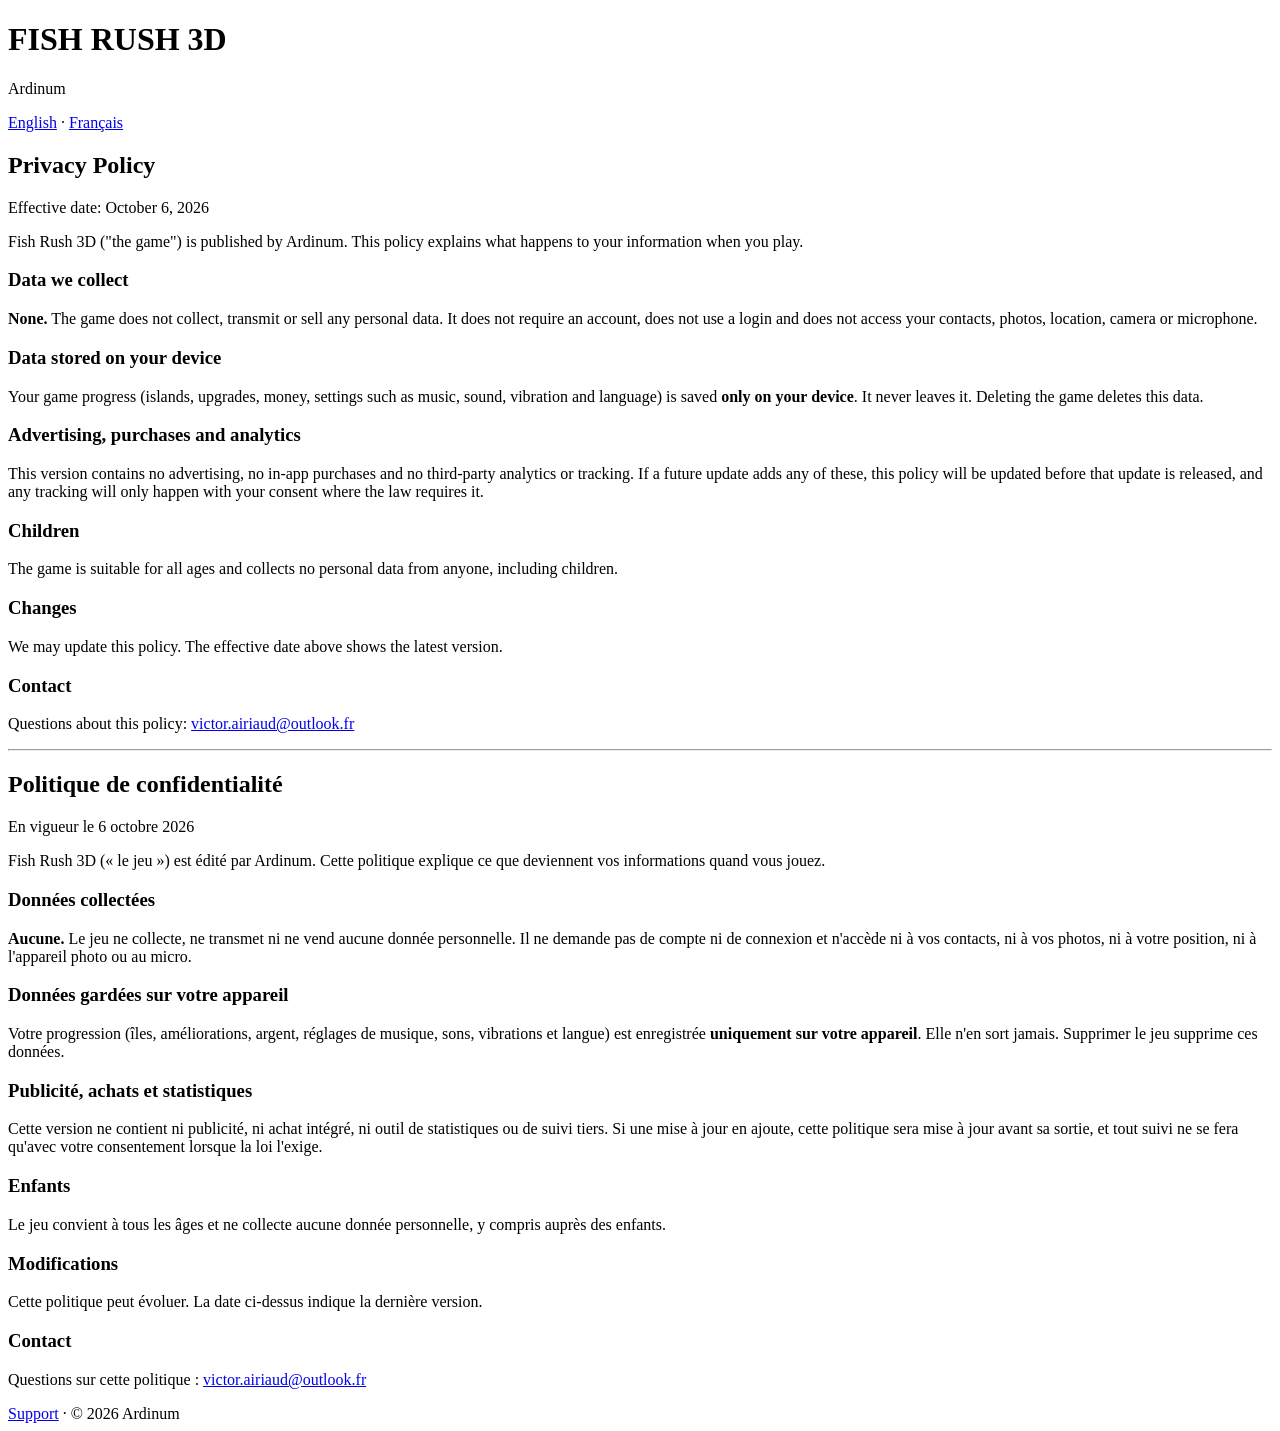
==== privacy.html @ 1375d459 "Fish Rush 3D : privacy.html" ====
<!DOCTYPE html>
<html lang="en">
<head>
<meta charset="UTF-8">
<meta name="viewport" content="width=device-width, initial-scale=1.0">
<title>Fish Rush 3D — Privacy Policy</title>
<link rel="stylesheet" href="style.css">
</head>
<body>
<main class="container">
  <header class="logo">
    <h1>FISH RUSH 3D</h1>
    <p class="sub">Ardinum</p>
  </header>
  <nav class="lang"><a href="#en">English</a> · <a href="#fr">Français</a></nav>

  <section id="en">
    <h2>Privacy Policy</h2>
    <p class="date">Effective date: October 6, 2026</p>
    <p>Fish Rush 3D ("the game") is published by Ardinum. This policy explains what happens to your information when you play.</p>

    <h3>Data we collect</h3>
    <p><strong>None.</strong> The game does not collect, transmit or sell any personal data. It does not require an account, does not use a login and does not access your contacts, photos, location, camera or microphone.</p>

    <h3>Data stored on your device</h3>
    <p>Your game progress (islands, upgrades, money, settings such as music, sound, vibration and language) is saved <strong>only on your device</strong>. It never leaves it. Deleting the game deletes this data.</p>

    <h3>Advertising, purchases and analytics</h3>
    <p>This version contains no advertising, no in-app purchases and no third-party analytics or tracking. If a future update adds any of these, this policy will be updated before that update is released, and any tracking will only happen with your consent where the law requires it.</p>

    <h3>Children</h3>
    <p>The game is suitable for all ages and collects no personal data from anyone, including children.</p>

    <h3>Changes</h3>
    <p>We may update this policy. The effective date above shows the latest version.</p>

    <h3>Contact</h3>
    <p>Questions about this policy: <a href="mailto:victor.airiaud@outlook.fr">victor.airiaud@outlook.fr</a></p>
  </section>

  <hr>

  <section id="fr" lang="fr">
    <h2>Politique de confidentialité</h2>
    <p class="date">En vigueur le 6 octobre 2026</p>
    <p>Fish Rush 3D (« le jeu ») est édité par Ardinum. Cette politique explique ce que deviennent vos informations quand vous jouez.</p>

    <h3>Données collectées</h3>
    <p><strong>Aucune.</strong> Le jeu ne collecte, ne transmet ni ne vend aucune donnée personnelle. Il ne demande pas de compte ni de connexion et n'accède ni à vos contacts, ni à vos photos, ni à votre position, ni à l'appareil photo ou au micro.</p>

    <h3>Données gardées sur votre appareil</h3>
    <p>Votre progression (îles, améliorations, argent, réglages de musique, sons, vibrations et langue) est enregistrée <strong>uniquement sur votre appareil</strong>. Elle n'en sort jamais. Supprimer le jeu supprime ces données.</p>

    <h3>Publicité, achats et statistiques</h3>
    <p>Cette version ne contient ni publicité, ni achat intégré, ni outil de statistiques ou de suivi tiers. Si une mise à jour en ajoute, cette politique sera mise à jour avant sa sortie, et tout suivi ne se fera qu'avec votre consentement lorsque la loi l'exige.</p>

    <h3>Enfants</h3>
    <p>Le jeu convient à tous les âges et ne collecte aucune donnée personnelle, y compris auprès des enfants.</p>

    <h3>Modifications</h3>
    <p>Cette politique peut évoluer. La date ci-dessus indique la dernière version.</p>

    <h3>Contact</h3>
    <p>Questions sur cette politique : <a href="mailto:victor.airiaud@outlook.fr">victor.airiaud@outlook.fr</a></p>
  </section>

  <footer><a href="index.html">Support</a> · © 2026 Ardinum</footer>
</main>
</body>
</html>
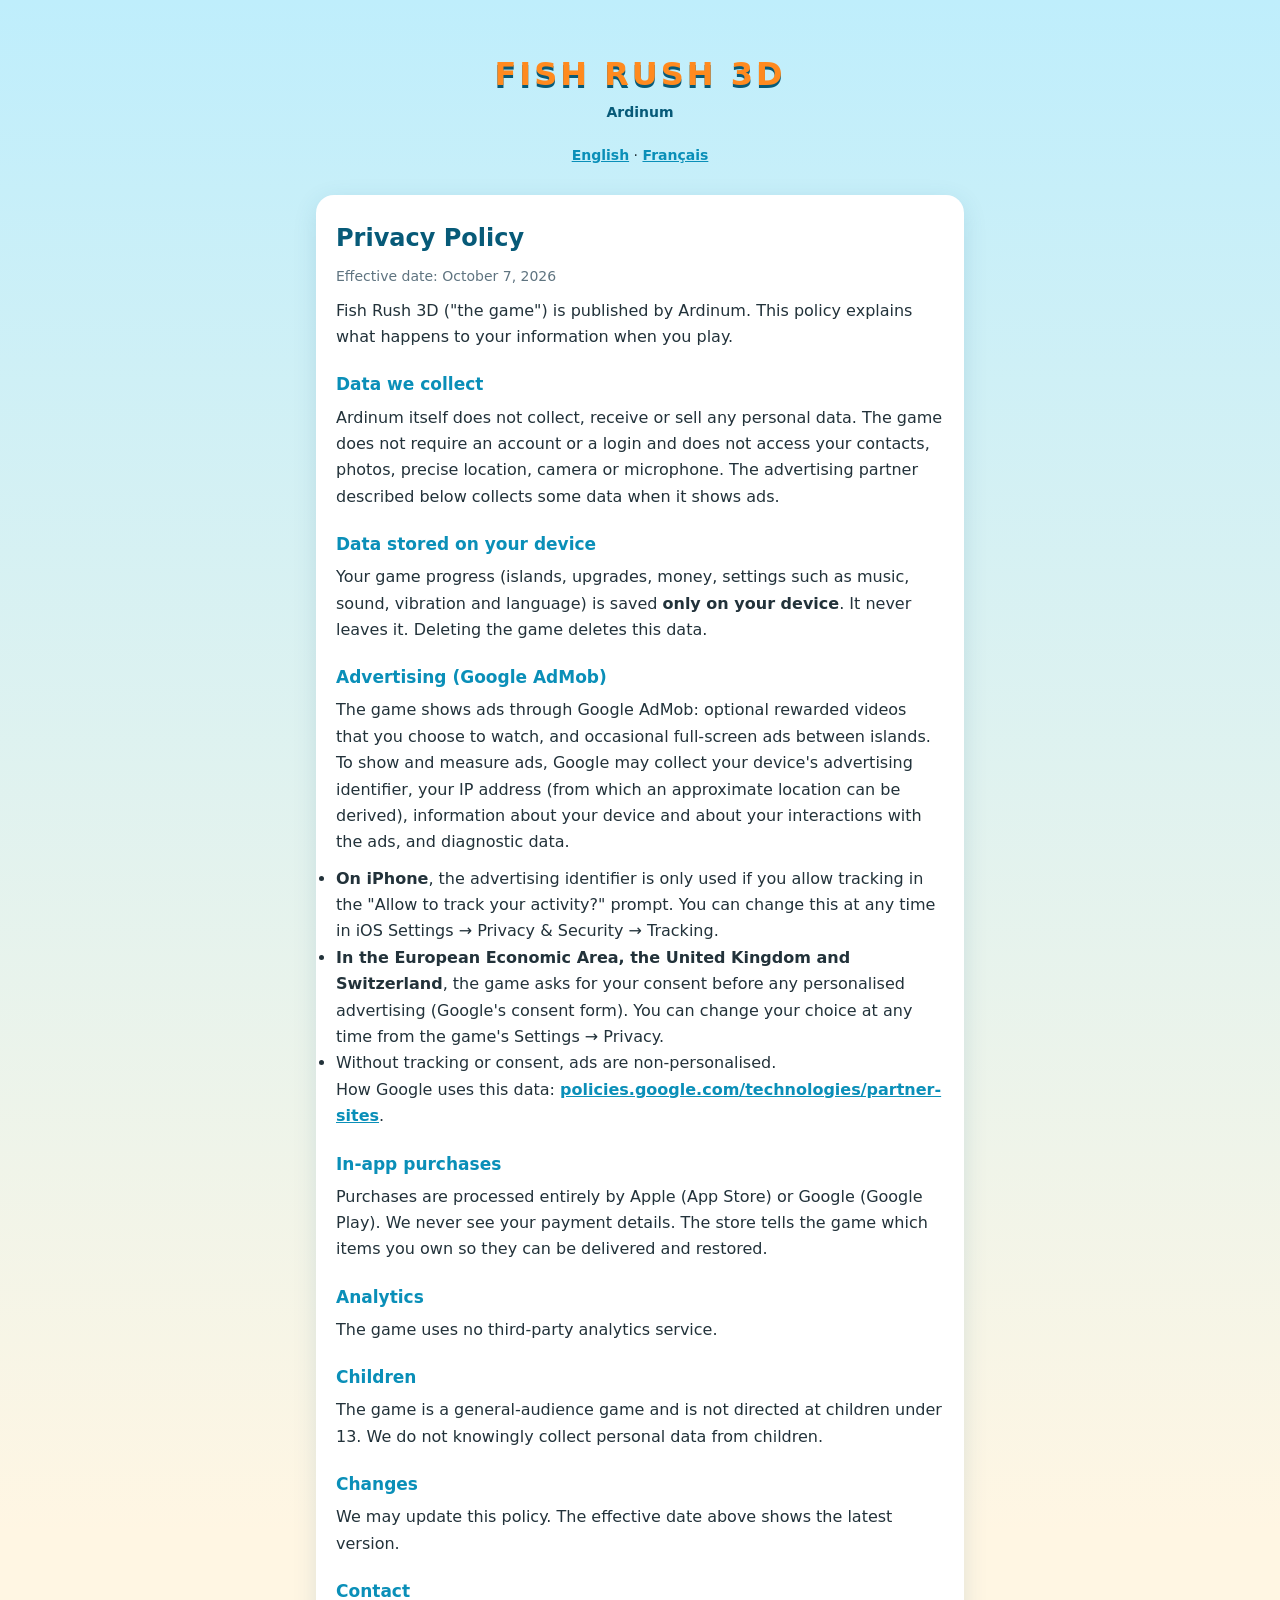
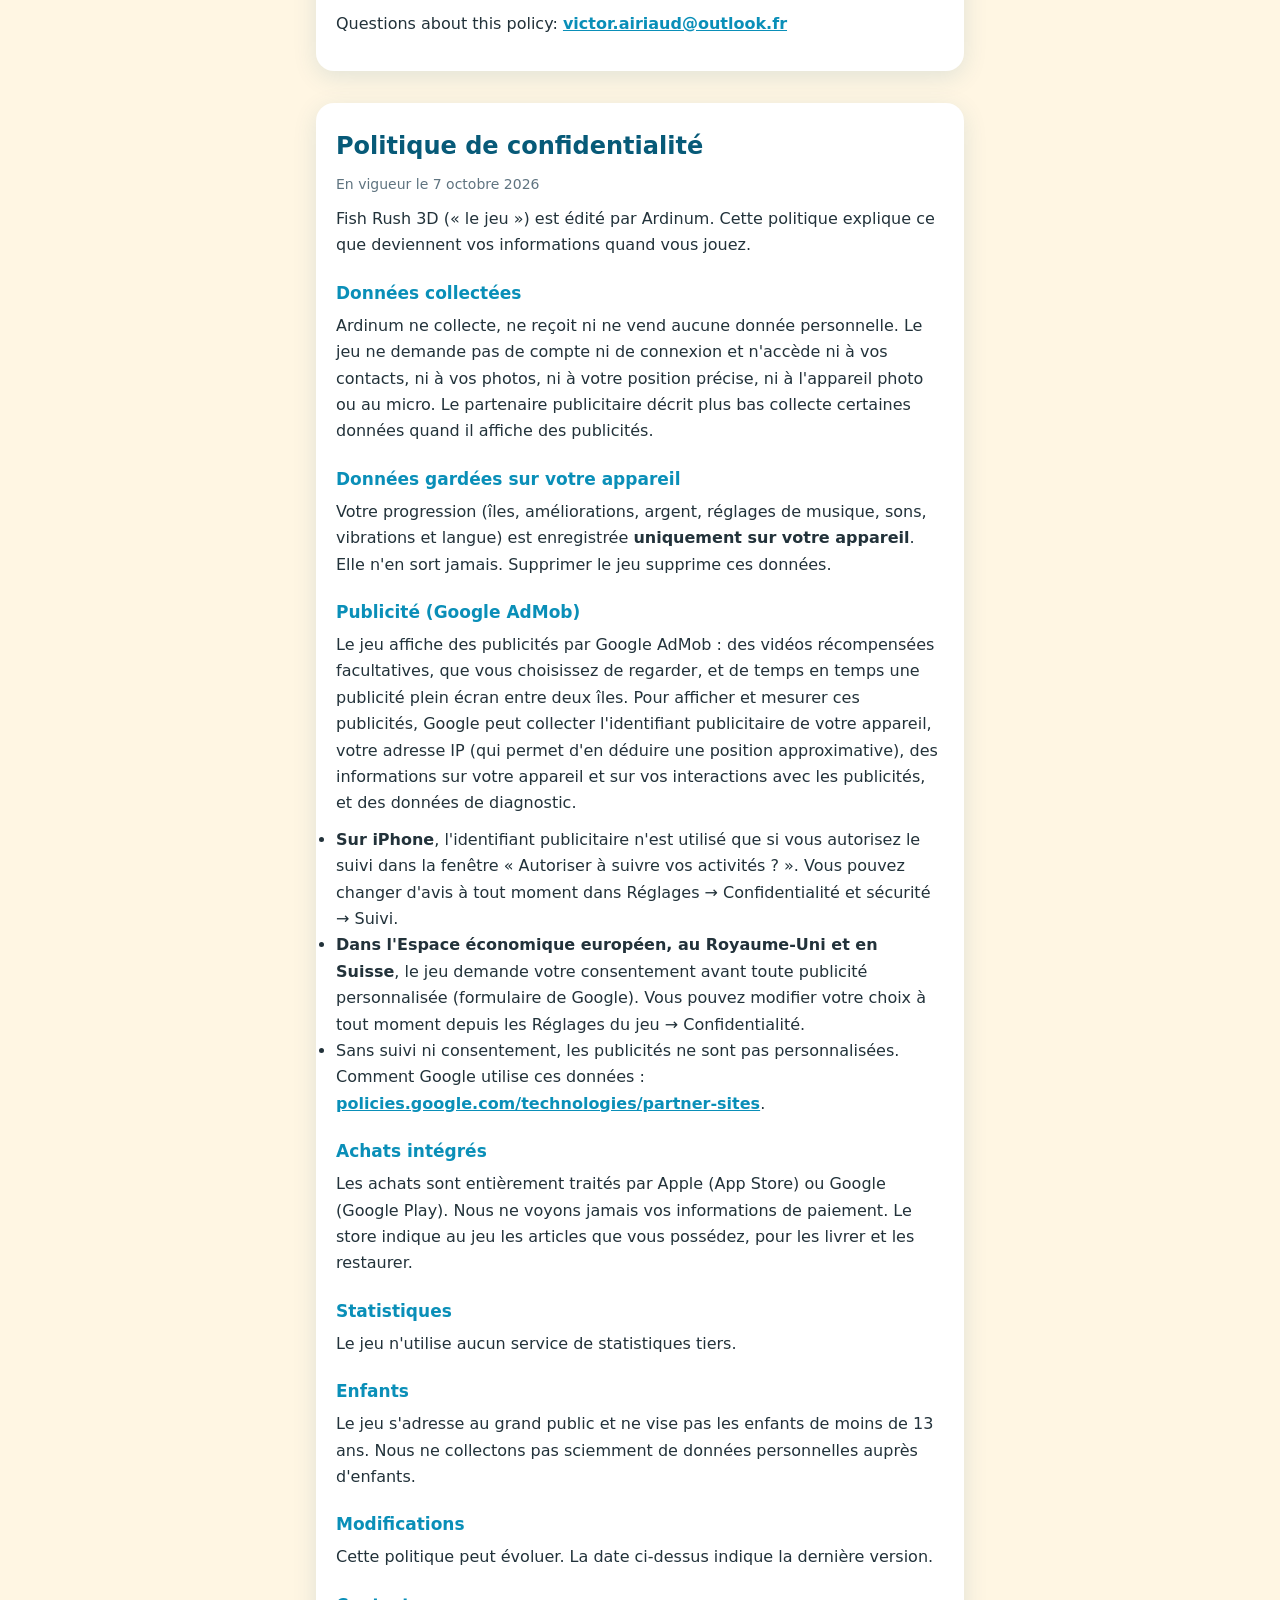
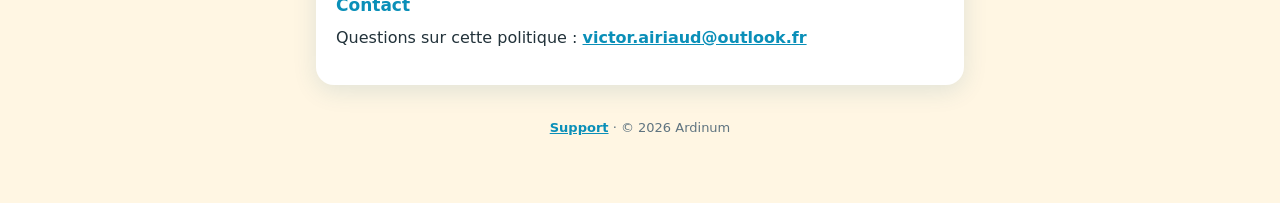
==== commit 950ea9f3: "Privacy policy: Google AdMob ads, consent, ATT, in-app purchases" ====
--- a/privacy.html
+++ b/privacy.html
@@ -16,20 +16,32 @@
 
   <section id="en">
     <h2>Privacy Policy</h2>
-    <p class="date">Effective date: October 6, 2026</p>
+    <p class="date">Effective date: October 7, 2026</p>
     <p>Fish Rush 3D ("the game") is published by Ardinum. This policy explains what happens to your information when you play.</p>
 
     <h3>Data we collect</h3>
-    <p><strong>None.</strong> The game does not collect, transmit or sell any personal data. It does not require an account, does not use a login and does not access your contacts, photos, location, camera or microphone.</p>
+    <p>Ardinum itself does not collect, receive or sell any personal data. The game does not require an account or a login and does not access your contacts, photos, precise location, camera or microphone. The advertising partner described below collects some data when it shows ads.</p>
 
     <h3>Data stored on your device</h3>
     <p>Your game progress (islands, upgrades, money, settings such as music, sound, vibration and language) is saved <strong>only on your device</strong>. It never leaves it. Deleting the game deletes this data.</p>
 
-    <h3>Advertising, purchases and analytics</h3>
-    <p>This version contains no advertising, no in-app purchases and no third-party analytics or tracking. If a future update adds any of these, this policy will be updated before that update is released, and any tracking will only happen with your consent where the law requires it.</p>
+    <h3>Advertising (Google AdMob)</h3>
+    <p>The game shows ads through Google AdMob: optional rewarded videos that you choose to watch, and occasional full-screen ads between islands. To show and measure ads, Google may collect your device's advertising identifier, your IP address (from which an approximate location can be derived), information about your device and about your interactions with the ads, and diagnostic data.</p>
+    <ul>
+      <li><strong>On iPhone</strong>, the advertising identifier is only used if you allow tracking in the "Allow to track your activity?" prompt. You can change this at any time in iOS Settings → Privacy &amp; Security → Tracking.</li>
+      <li><strong>In the European Economic Area, the United Kingdom and Switzerland</strong>, the game asks for your consent before any personalised advertising (Google's consent form). You can change your choice at any time from the game's Settings → Privacy.</li>
+      <li>Without tracking or consent, ads are non-personalised.</li>
+    </ul>
+    <p>How Google uses this data: <a href="https://policies.google.com/technologies/partner-sites">policies.google.com/technologies/partner-sites</a>.</p>
+
+    <h3>In-app purchases</h3>
+    <p>Purchases are processed entirely by Apple (App Store) or Google (Google Play). We never see your payment details. The store tells the game which items you own so they can be delivered and restored.</p>
+
+    <h3>Analytics</h3>
+    <p>The game uses no third-party analytics service.</p>
 
     <h3>Children</h3>
-    <p>The game is suitable for all ages and collects no personal data from anyone, including children.</p>
+    <p>The game is a general-audience game and is not directed at children under 13. We do not knowingly collect personal data from children.</p>
 
     <h3>Changes</h3>
     <p>We may update this policy. The effective date above shows the latest version.</p>
@@ -42,20 +54,32 @@
 
   <section id="fr" lang="fr">
     <h2>Politique de confidentialité</h2>
-    <p class="date">En vigueur le 6 octobre 2026</p>
+    <p class="date">En vigueur le 7 octobre 2026</p>
     <p>Fish Rush 3D (« le jeu ») est édité par Ardinum. Cette politique explique ce que deviennent vos informations quand vous jouez.</p>
 
     <h3>Données collectées</h3>
-    <p><strong>Aucune.</strong> Le jeu ne collecte, ne transmet ni ne vend aucune donnée personnelle. Il ne demande pas de compte ni de connexion et n'accède ni à vos contacts, ni à vos photos, ni à votre position, ni à l'appareil photo ou au micro.</p>
+    <p>Ardinum ne collecte, ne reçoit ni ne vend aucune donnée personnelle. Le jeu ne demande pas de compte ni de connexion et n'accède ni à vos contacts, ni à vos photos, ni à votre position précise, ni à l'appareil photo ou au micro. Le partenaire publicitaire décrit plus bas collecte certaines données quand il affiche des publicités.</p>
 
     <h3>Données gardées sur votre appareil</h3>
     <p>Votre progression (îles, améliorations, argent, réglages de musique, sons, vibrations et langue) est enregistrée <strong>uniquement sur votre appareil</strong>. Elle n'en sort jamais. Supprimer le jeu supprime ces données.</p>
 
-    <h3>Publicité, achats et statistiques</h3>
-    <p>Cette version ne contient ni publicité, ni achat intégré, ni outil de statistiques ou de suivi tiers. Si une mise à jour en ajoute, cette politique sera mise à jour avant sa sortie, et tout suivi ne se fera qu'avec votre consentement lorsque la loi l'exige.</p>
+    <h3>Publicité (Google AdMob)</h3>
+    <p>Le jeu affiche des publicités par Google AdMob : des vidéos récompensées facultatives, que vous choisissez de regarder, et de temps en temps une publicité plein écran entre deux îles. Pour afficher et mesurer ces publicités, Google peut collecter l'identifiant publicitaire de votre appareil, votre adresse IP (qui permet d'en déduire une position approximative), des informations sur votre appareil et sur vos interactions avec les publicités, et des données de diagnostic.</p>
+    <ul>
+      <li><strong>Sur iPhone</strong>, l'identifiant publicitaire n'est utilisé que si vous autorisez le suivi dans la fenêtre « Autoriser à suivre vos activités ? ». Vous pouvez changer d'avis à tout moment dans Réglages → Confidentialité et sécurité → Suivi.</li>
+      <li><strong>Dans l'Espace économique européen, au Royaume-Uni et en Suisse</strong>, le jeu demande votre consentement avant toute publicité personnalisée (formulaire de Google). Vous pouvez modifier votre choix à tout moment depuis les Réglages du jeu → Confidentialité.</li>
+      <li>Sans suivi ni consentement, les publicités ne sont pas personnalisées.</li>
+    </ul>
+    <p>Comment Google utilise ces données : <a href="https://policies.google.com/technologies/partner-sites?hl=fr">policies.google.com/technologies/partner-sites</a>.</p>
+
+    <h3>Achats intégrés</h3>
+    <p>Les achats sont entièrement traités par Apple (App Store) ou Google (Google Play). Nous ne voyons jamais vos informations de paiement. Le store indique au jeu les articles que vous possédez, pour les livrer et les restaurer.</p>
+
+    <h3>Statistiques</h3>
+    <p>Le jeu n'utilise aucun service de statistiques tiers.</p>
 
     <h3>Enfants</h3>
-    <p>Le jeu convient à tous les âges et ne collecte aucune donnée personnelle, y compris auprès des enfants.</p>
+    <p>Le jeu s'adresse au grand public et ne vise pas les enfants de moins de 13 ans. Nous ne collectons pas sciemment de données personnelles auprès d'enfants.</p>
 
     <h3>Modifications</h3>
     <p>Cette politique peut évoluer. La date ci-dessus indique la dernière version.</p>
--- a/style.css
+++ b/style.css
@@ -0,0 +1,47 @@
+/* Pages publiques de Fish Rush 3D (assistance, confidentialité) : GitHub Pages, couleurs du jeu (mer turquoise, sable, orange). */
+:root {
+  --sea: #0a8fb8;
+  --sea-deep: #075a78;
+  --sand: #fff6e3;
+  --orange: #ff8a1f;
+  --text: #22323a;
+  --muted: #5f7480;
+  --card: #ffffff;
+}
+* { margin: 0; padding: 0; box-sizing: border-box; }
+body {
+  font-family: -apple-system, BlinkMacSystemFont, "Segoe UI", system-ui, sans-serif;
+  background: linear-gradient(180deg, #bfeefc 0%, var(--sand) 45%);
+  color: var(--text);
+  line-height: 1.65;
+  min-height: 100vh;
+}
+.container {
+  max-width: 680px;
+  margin: 0 auto;
+  padding: 48px 16px 64px;
+}
+.logo { text-align: center; margin-bottom: 20px; }
+.logo h1 {
+  font-size: 32px;
+  font-weight: 900;
+  letter-spacing: 3px;
+  color: var(--orange);
+  text-shadow: 0 3px 0 var(--sea-deep);
+}
+.logo .sub { color: var(--sea-deep); font-weight: 600; font-size: 14px; }
+.lang { text-align: center; margin-bottom: 28px; font-size: 14px; }
+section {
+  background: var(--card);
+  border-radius: 18px;
+  padding: 24px 20px;
+  box-shadow: 0 6px 24px rgba(7, 90, 120, 0.12);
+}
+h2 { color: var(--sea-deep); font-size: 24px; margin-bottom: 6px; }
+h3 { color: var(--sea); font-size: 17px; margin: 20px 0 6px; }
+p { margin-bottom: 10px; }
+.date { color: var(--muted); font-size: 14px; }
+.q { font-weight: 700; margin: 16px 0 4px; }
+a { color: var(--sea); font-weight: 600; }
+hr { border: 0; height: 32px; }
+footer { text-align: center; color: var(--muted); font-size: 13px; margin-top: 32px; }
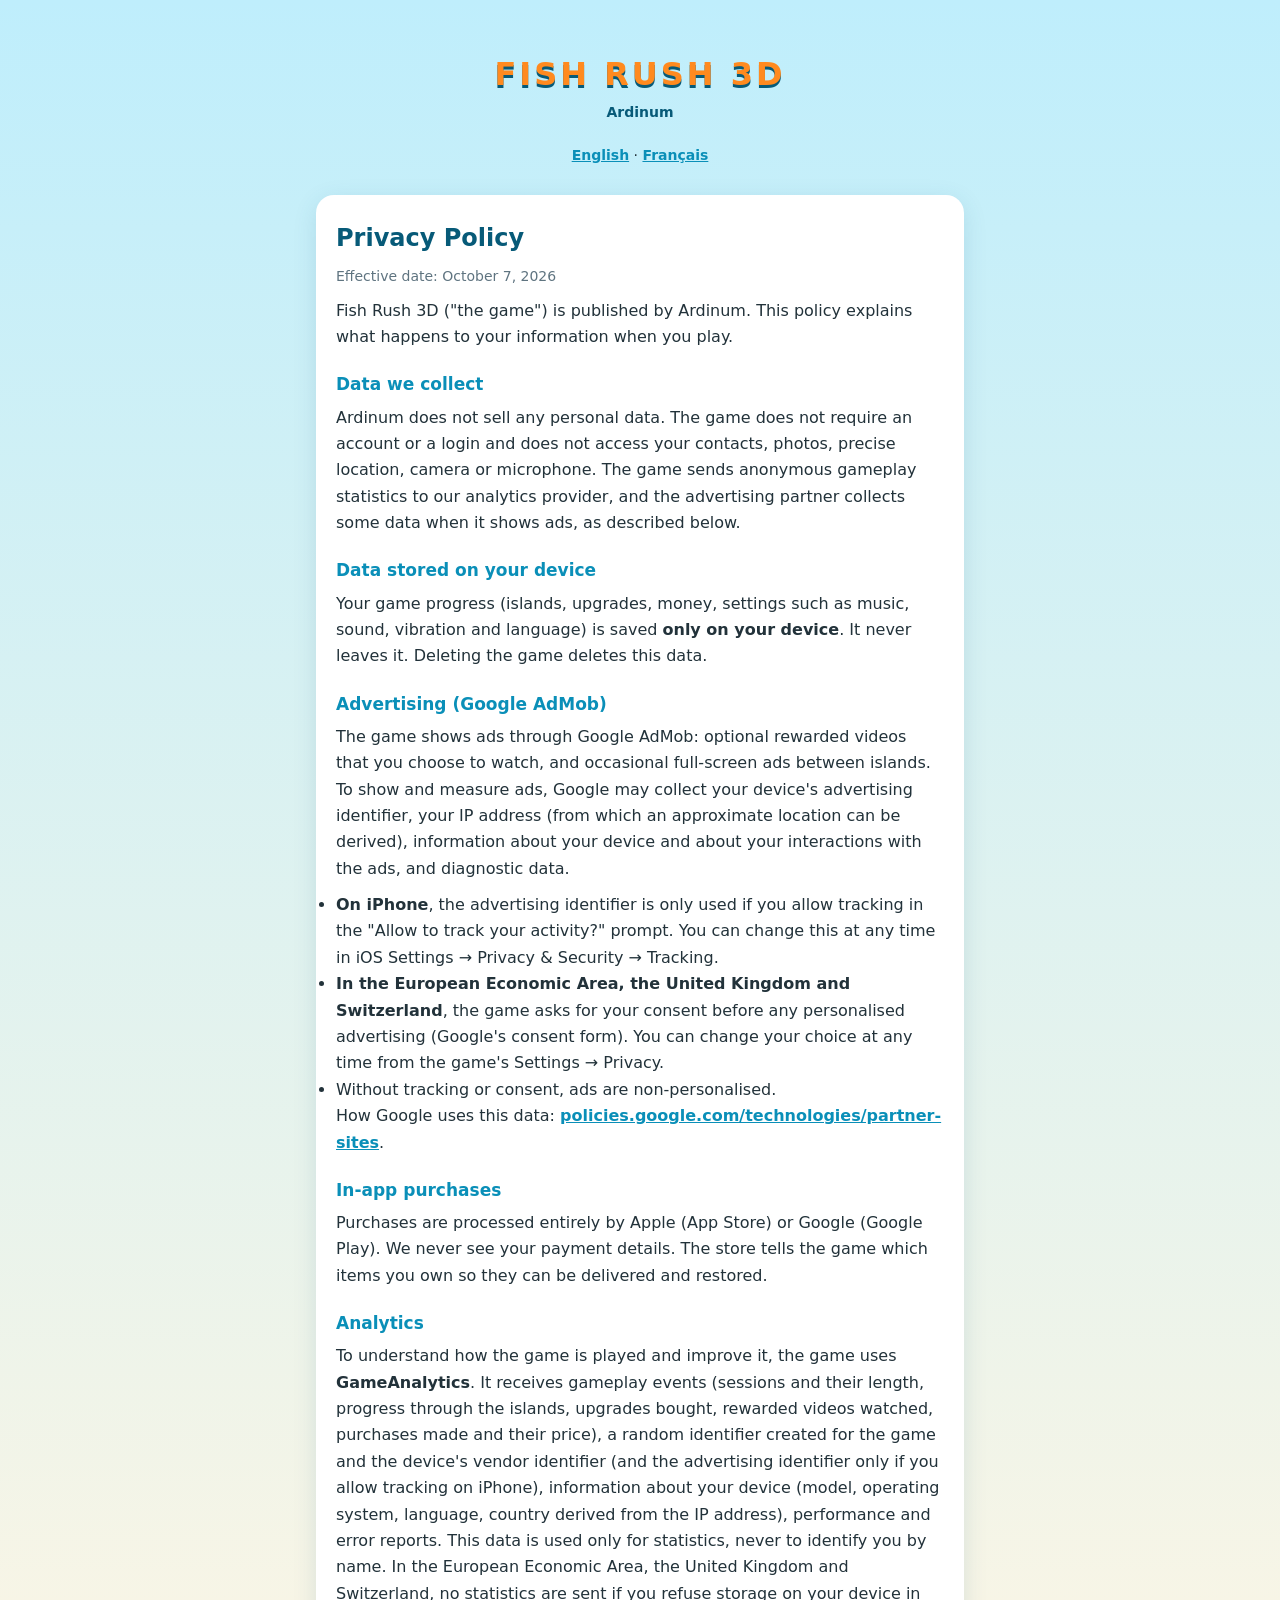
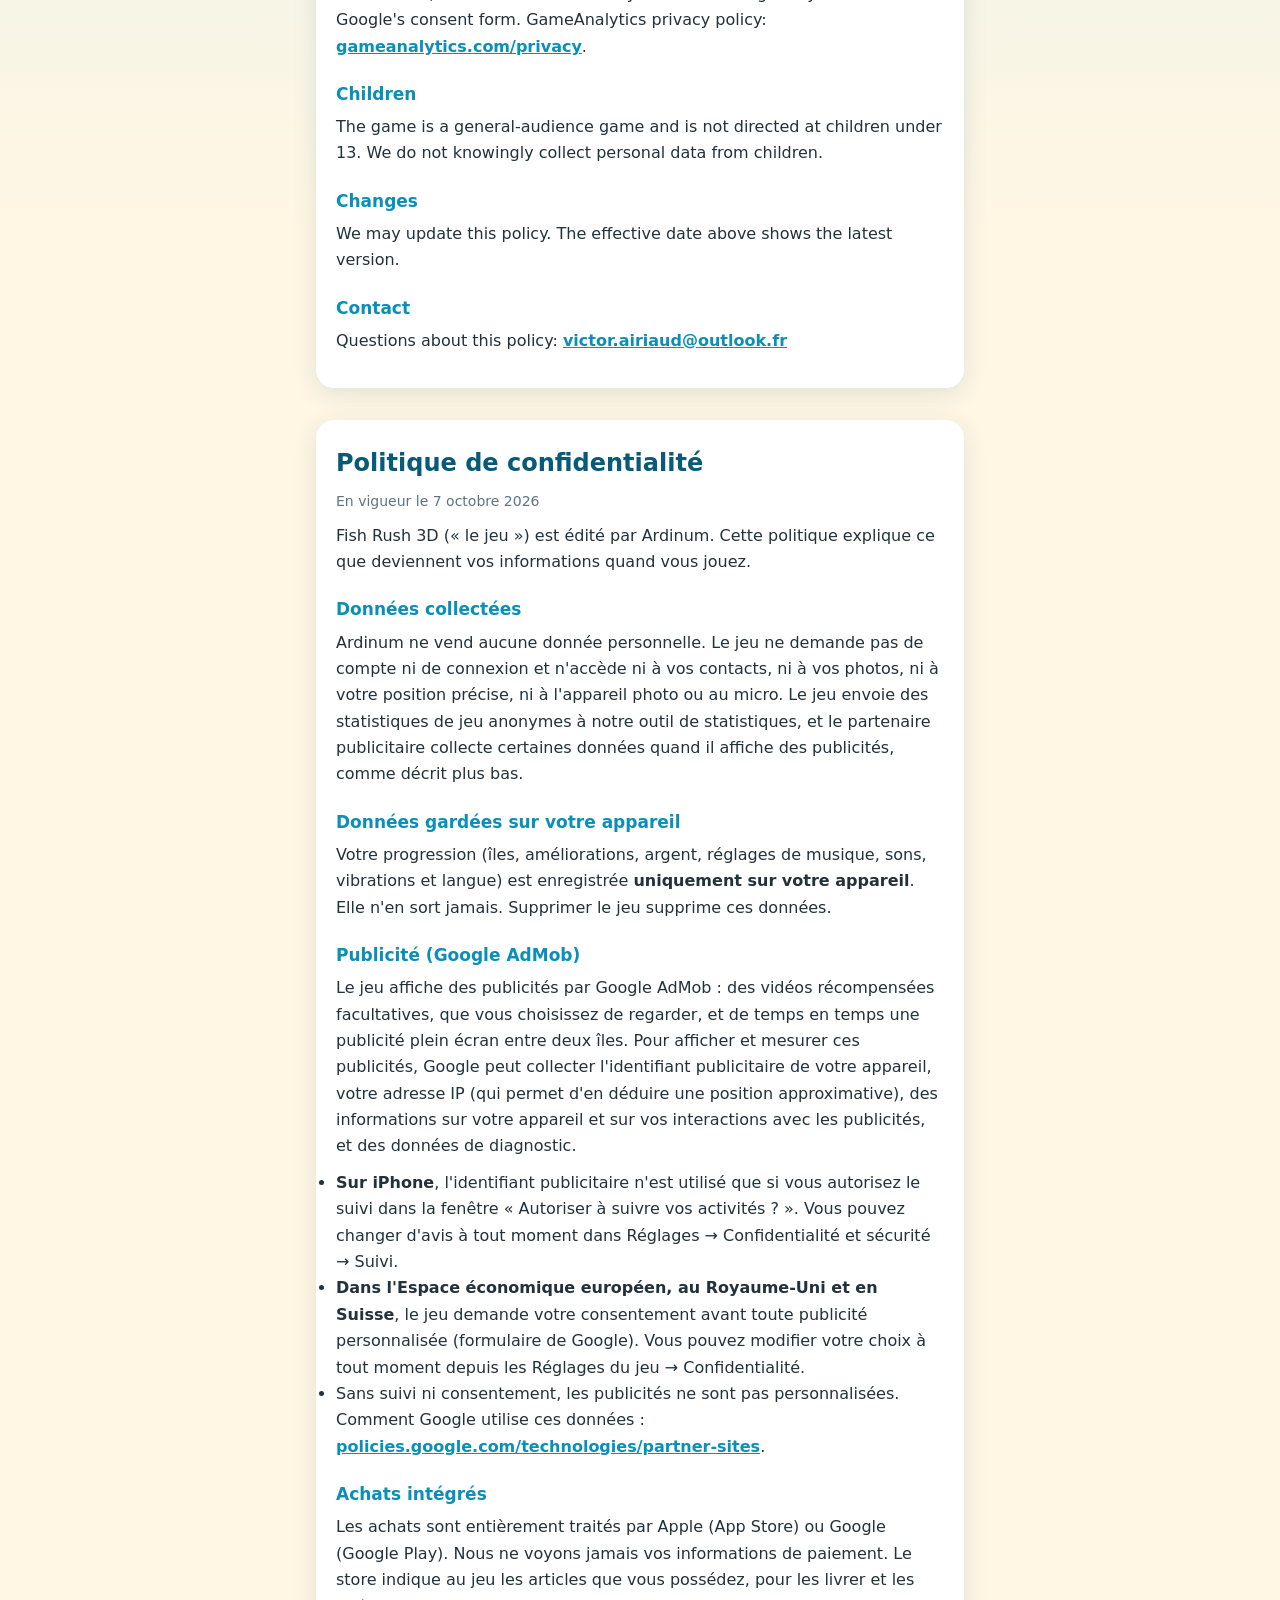
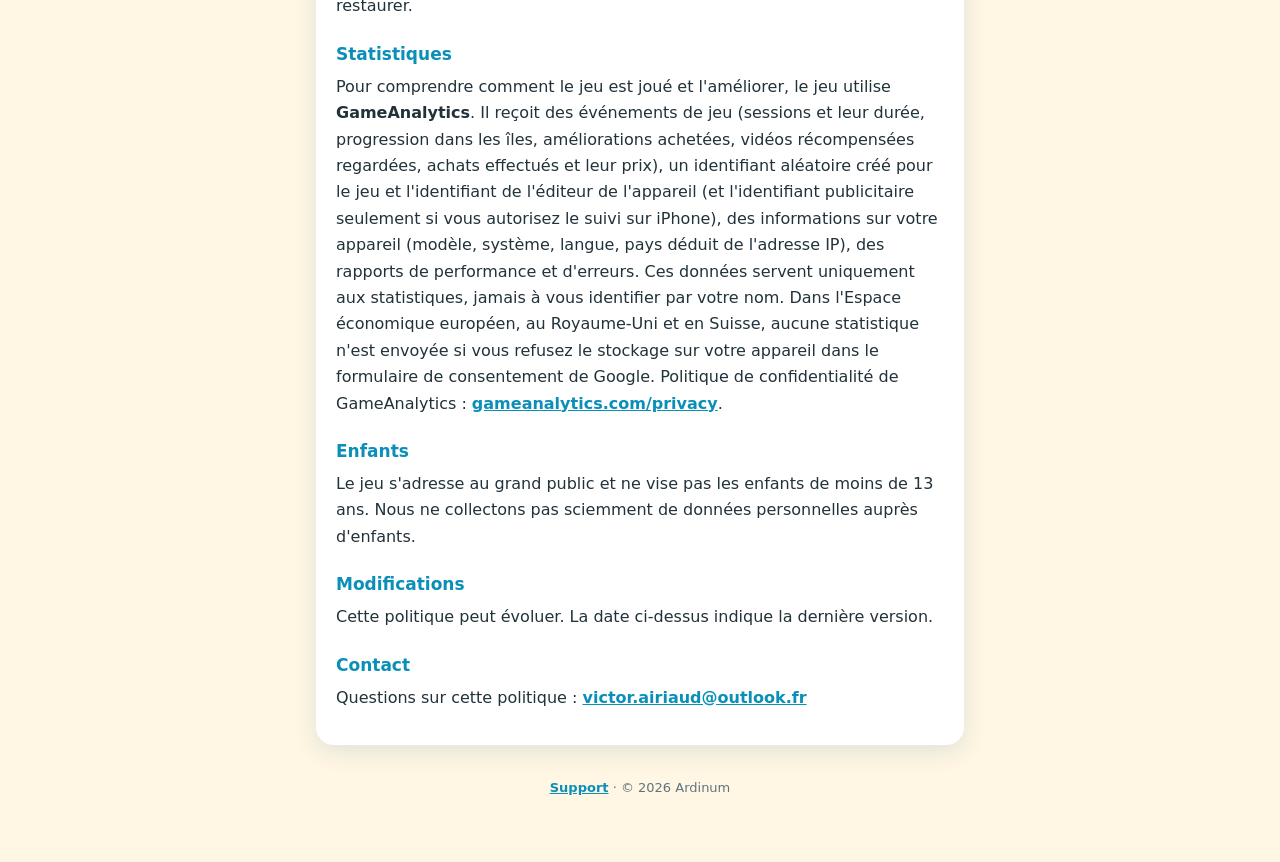
==== commit 7e25ef99: "Politique de confidentialité : GameAnalytics (statistiques)" ====
--- a/privacy.html
+++ b/privacy.html
@@ -1,94 +1,94 @@
-<!DOCTYPE html>
-<html lang="en">
-<head>
-<meta charset="UTF-8">
-<meta name="viewport" content="width=device-width, initial-scale=1.0">
-<title>Fish Rush 3D — Privacy Policy</title>
-<link rel="stylesheet" href="style.css">
-</head>
-<body>
-<main class="container">
-  <header class="logo">
-    <h1>FISH RUSH 3D</h1>
-    <p class="sub">Ardinum</p>
-  </header>
-  <nav class="lang"><a href="#en">English</a> · <a href="#fr">Français</a></nav>
-
-  <section id="en">
-    <h2>Privacy Policy</h2>
-    <p class="date">Effective date: October 7, 2026</p>
-    <p>Fish Rush 3D ("the game") is published by Ardinum. This policy explains what happens to your information when you play.</p>
-
-    <h3>Data we collect</h3>
-    <p>Ardinum itself does not collect, receive or sell any personal data. The game does not require an account or a login and does not access your contacts, photos, precise location, camera or microphone. The advertising partner described below collects some data when it shows ads.</p>
-
-    <h3>Data stored on your device</h3>
-    <p>Your game progress (islands, upgrades, money, settings such as music, sound, vibration and language) is saved <strong>only on your device</strong>. It never leaves it. Deleting the game deletes this data.</p>
-
-    <h3>Advertising (Google AdMob)</h3>
-    <p>The game shows ads through Google AdMob: optional rewarded videos that you choose to watch, and occasional full-screen ads between islands. To show and measure ads, Google may collect your device's advertising identifier, your IP address (from which an approximate location can be derived), information about your device and about your interactions with the ads, and diagnostic data.</p>
-    <ul>
-      <li><strong>On iPhone</strong>, the advertising identifier is only used if you allow tracking in the "Allow to track your activity?" prompt. You can change this at any time in iOS Settings → Privacy &amp; Security → Tracking.</li>
-      <li><strong>In the European Economic Area, the United Kingdom and Switzerland</strong>, the game asks for your consent before any personalised advertising (Google's consent form). You can change your choice at any time from the game's Settings → Privacy.</li>
-      <li>Without tracking or consent, ads are non-personalised.</li>
-    </ul>
-    <p>How Google uses this data: <a href="https://policies.google.com/technologies/partner-sites">policies.google.com/technologies/partner-sites</a>.</p>
-
-    <h3>In-app purchases</h3>
-    <p>Purchases are processed entirely by Apple (App Store) or Google (Google Play). We never see your payment details. The store tells the game which items you own so they can be delivered and restored.</p>
-
-    <h3>Analytics</h3>
-    <p>The game uses no third-party analytics service.</p>
-
-    <h3>Children</h3>
-    <p>The game is a general-audience game and is not directed at children under 13. We do not knowingly collect personal data from children.</p>
-
-    <h3>Changes</h3>
-    <p>We may update this policy. The effective date above shows the latest version.</p>
-
-    <h3>Contact</h3>
-    <p>Questions about this policy: <a href="mailto:victor.airiaud@outlook.fr">victor.airiaud@outlook.fr</a></p>
-  </section>
-
-  <hr>
-
-  <section id="fr" lang="fr">
-    <h2>Politique de confidentialité</h2>
-    <p class="date">En vigueur le 7 octobre 2026</p>
-    <p>Fish Rush 3D (« le jeu ») est édité par Ardinum. Cette politique explique ce que deviennent vos informations quand vous jouez.</p>
-
-    <h3>Données collectées</h3>
-    <p>Ardinum ne collecte, ne reçoit ni ne vend aucune donnée personnelle. Le jeu ne demande pas de compte ni de connexion et n'accède ni à vos contacts, ni à vos photos, ni à votre position précise, ni à l'appareil photo ou au micro. Le partenaire publicitaire décrit plus bas collecte certaines données quand il affiche des publicités.</p>
-
-    <h3>Données gardées sur votre appareil</h3>
-    <p>Votre progression (îles, améliorations, argent, réglages de musique, sons, vibrations et langue) est enregistrée <strong>uniquement sur votre appareil</strong>. Elle n'en sort jamais. Supprimer le jeu supprime ces données.</p>
-
-    <h3>Publicité (Google AdMob)</h3>
-    <p>Le jeu affiche des publicités par Google AdMob : des vidéos récompensées facultatives, que vous choisissez de regarder, et de temps en temps une publicité plein écran entre deux îles. Pour afficher et mesurer ces publicités, Google peut collecter l'identifiant publicitaire de votre appareil, votre adresse IP (qui permet d'en déduire une position approximative), des informations sur votre appareil et sur vos interactions avec les publicités, et des données de diagnostic.</p>
-    <ul>
-      <li><strong>Sur iPhone</strong>, l'identifiant publicitaire n'est utilisé que si vous autorisez le suivi dans la fenêtre « Autoriser à suivre vos activités ? ». Vous pouvez changer d'avis à tout moment dans Réglages → Confidentialité et sécurité → Suivi.</li>
-      <li><strong>Dans l'Espace économique européen, au Royaume-Uni et en Suisse</strong>, le jeu demande votre consentement avant toute publicité personnalisée (formulaire de Google). Vous pouvez modifier votre choix à tout moment depuis les Réglages du jeu → Confidentialité.</li>
-      <li>Sans suivi ni consentement, les publicités ne sont pas personnalisées.</li>
-    </ul>
-    <p>Comment Google utilise ces données : <a href="https://policies.google.com/technologies/partner-sites?hl=fr">policies.google.com/technologies/partner-sites</a>.</p>
-
-    <h3>Achats intégrés</h3>
-    <p>Les achats sont entièrement traités par Apple (App Store) ou Google (Google Play). Nous ne voyons jamais vos informations de paiement. Le store indique au jeu les articles que vous possédez, pour les livrer et les restaurer.</p>
-
-    <h3>Statistiques</h3>
-    <p>Le jeu n'utilise aucun service de statistiques tiers.</p>
-
-    <h3>Enfants</h3>
-    <p>Le jeu s'adresse au grand public et ne vise pas les enfants de moins de 13 ans. Nous ne collectons pas sciemment de données personnelles auprès d'enfants.</p>
-
-    <h3>Modifications</h3>
-    <p>Cette politique peut évoluer. La date ci-dessus indique la dernière version.</p>
-
-    <h3>Contact</h3>
-    <p>Questions sur cette politique : <a href="mailto:victor.airiaud@outlook.fr">victor.airiaud@outlook.fr</a></p>
-  </section>
-
-  <footer><a href="index.html">Support</a> · © 2026 Ardinum</footer>
-</main>
-</body>
-</html>
+<!DOCTYPE html>
+<html lang="en">
+<head>
+<meta charset="UTF-8">
+<meta name="viewport" content="width=device-width, initial-scale=1.0">
+<title>Fish Rush 3D — Privacy Policy</title>
+<link rel="stylesheet" href="style.css">
+</head>
+<body>
+<main class="container">
+  <header class="logo">
+    <h1>FISH RUSH 3D</h1>
+    <p class="sub">Ardinum</p>
+  </header>
+  <nav class="lang"><a href="#en">English</a> · <a href="#fr">Français</a></nav>
+
+  <section id="en">
+    <h2>Privacy Policy</h2>
+    <p class="date">Effective date: October 7, 2026</p>
+    <p>Fish Rush 3D ("the game") is published by Ardinum. This policy explains what happens to your information when you play.</p>
+
+    <h3>Data we collect</h3>
+    <p>Ardinum does not sell any personal data. The game does not require an account or a login and does not access your contacts, photos, precise location, camera or microphone. The game sends anonymous gameplay statistics to our analytics provider, and the advertising partner collects some data when it shows ads, as described below.</p>
+
+    <h3>Data stored on your device</h3>
+    <p>Your game progress (islands, upgrades, money, settings such as music, sound, vibration and language) is saved <strong>only on your device</strong>. It never leaves it. Deleting the game deletes this data.</p>
+
+    <h3>Advertising (Google AdMob)</h3>
+    <p>The game shows ads through Google AdMob: optional rewarded videos that you choose to watch, and occasional full-screen ads between islands. To show and measure ads, Google may collect your device's advertising identifier, your IP address (from which an approximate location can be derived), information about your device and about your interactions with the ads, and diagnostic data.</p>
+    <ul>
+      <li><strong>On iPhone</strong>, the advertising identifier is only used if you allow tracking in the "Allow to track your activity?" prompt. You can change this at any time in iOS Settings → Privacy &amp; Security → Tracking.</li>
+      <li><strong>In the European Economic Area, the United Kingdom and Switzerland</strong>, the game asks for your consent before any personalised advertising (Google's consent form). You can change your choice at any time from the game's Settings → Privacy.</li>
+      <li>Without tracking or consent, ads are non-personalised.</li>
+    </ul>
+    <p>How Google uses this data: <a href="https://policies.google.com/technologies/partner-sites">policies.google.com/technologies/partner-sites</a>.</p>
+
+    <h3>In-app purchases</h3>
+    <p>Purchases are processed entirely by Apple (App Store) or Google (Google Play). We never see your payment details. The store tells the game which items you own so they can be delivered and restored.</p>
+
+    <h3>Analytics</h3>
+    <p>To understand how the game is played and improve it, the game uses <strong>GameAnalytics</strong>. It receives gameplay events (sessions and their length, progress through the islands, upgrades bought, rewarded videos watched, purchases made and their price), a random identifier created for the game and the device's vendor identifier (and the advertising identifier only if you allow tracking on iPhone), information about your device (model, operating system, language, country derived from the IP address), performance and error reports. This data is used only for statistics, never to identify you by name. In the European Economic Area, the United Kingdom and Switzerland, no statistics are sent if you refuse storage on your device in Google's consent form. GameAnalytics privacy policy: <a href="https://gameanalytics.com/privacy">gameanalytics.com/privacy</a>.</p>
+
+    <h3>Children</h3>
+    <p>The game is a general-audience game and is not directed at children under 13. We do not knowingly collect personal data from children.</p>
+
+    <h3>Changes</h3>
+    <p>We may update this policy. The effective date above shows the latest version.</p>
+
+    <h3>Contact</h3>
+    <p>Questions about this policy: <a href="mailto:victor.airiaud@outlook.fr">victor.airiaud@outlook.fr</a></p>
+  </section>
+
+  <hr>
+
+  <section id="fr" lang="fr">
+    <h2>Politique de confidentialité</h2>
+    <p class="date">En vigueur le 7 octobre 2026</p>
+    <p>Fish Rush 3D (« le jeu ») est édité par Ardinum. Cette politique explique ce que deviennent vos informations quand vous jouez.</p>
+
+    <h3>Données collectées</h3>
+    <p>Ardinum ne vend aucune donnée personnelle. Le jeu ne demande pas de compte ni de connexion et n'accède ni à vos contacts, ni à vos photos, ni à votre position précise, ni à l'appareil photo ou au micro. Le jeu envoie des statistiques de jeu anonymes à notre outil de statistiques, et le partenaire publicitaire collecte certaines données quand il affiche des publicités, comme décrit plus bas.</p>
+
+    <h3>Données gardées sur votre appareil</h3>
+    <p>Votre progression (îles, améliorations, argent, réglages de musique, sons, vibrations et langue) est enregistrée <strong>uniquement sur votre appareil</strong>. Elle n'en sort jamais. Supprimer le jeu supprime ces données.</p>
+
+    <h3>Publicité (Google AdMob)</h3>
+    <p>Le jeu affiche des publicités par Google AdMob : des vidéos récompensées facultatives, que vous choisissez de regarder, et de temps en temps une publicité plein écran entre deux îles. Pour afficher et mesurer ces publicités, Google peut collecter l'identifiant publicitaire de votre appareil, votre adresse IP (qui permet d'en déduire une position approximative), des informations sur votre appareil et sur vos interactions avec les publicités, et des données de diagnostic.</p>
+    <ul>
+      <li><strong>Sur iPhone</strong>, l'identifiant publicitaire n'est utilisé que si vous autorisez le suivi dans la fenêtre « Autoriser à suivre vos activités ? ». Vous pouvez changer d'avis à tout moment dans Réglages → Confidentialité et sécurité → Suivi.</li>
+      <li><strong>Dans l'Espace économique européen, au Royaume-Uni et en Suisse</strong>, le jeu demande votre consentement avant toute publicité personnalisée (formulaire de Google). Vous pouvez modifier votre choix à tout moment depuis les Réglages du jeu → Confidentialité.</li>
+      <li>Sans suivi ni consentement, les publicités ne sont pas personnalisées.</li>
+    </ul>
+    <p>Comment Google utilise ces données : <a href="https://policies.google.com/technologies/partner-sites?hl=fr">policies.google.com/technologies/partner-sites</a>.</p>
+
+    <h3>Achats intégrés</h3>
+    <p>Les achats sont entièrement traités par Apple (App Store) ou Google (Google Play). Nous ne voyons jamais vos informations de paiement. Le store indique au jeu les articles que vous possédez, pour les livrer et les restaurer.</p>
+
+    <h3>Statistiques</h3>
+    <p>Pour comprendre comment le jeu est joué et l'améliorer, le jeu utilise <strong>GameAnalytics</strong>. Il reçoit des événements de jeu (sessions et leur durée, progression dans les îles, améliorations achetées, vidéos récompensées regardées, achats effectués et leur prix), un identifiant aléatoire créé pour le jeu et l'identifiant de l'éditeur de l'appareil (et l'identifiant publicitaire seulement si vous autorisez le suivi sur iPhone), des informations sur votre appareil (modèle, système, langue, pays déduit de l'adresse IP), des rapports de performance et d'erreurs. Ces données servent uniquement aux statistiques, jamais à vous identifier par votre nom. Dans l'Espace économique européen, au Royaume-Uni et en Suisse, aucune statistique n'est envoyée si vous refusez le stockage sur votre appareil dans le formulaire de consentement de Google. Politique de confidentialité de GameAnalytics : <a href="https://gameanalytics.com/privacy">gameanalytics.com/privacy</a>.</p>
+
+    <h3>Enfants</h3>
+    <p>Le jeu s'adresse au grand public et ne vise pas les enfants de moins de 13 ans. Nous ne collectons pas sciemment de données personnelles auprès d'enfants.</p>
+
+    <h3>Modifications</h3>
+    <p>Cette politique peut évoluer. La date ci-dessus indique la dernière version.</p>
+
+    <h3>Contact</h3>
+    <p>Questions sur cette politique : <a href="mailto:victor.airiaud@outlook.fr">victor.airiaud@outlook.fr</a></p>
+  </section>
+
+  <footer><a href="index.html">Support</a> · © 2026 Ardinum</footer>
+</main>
+</body>
+</html>
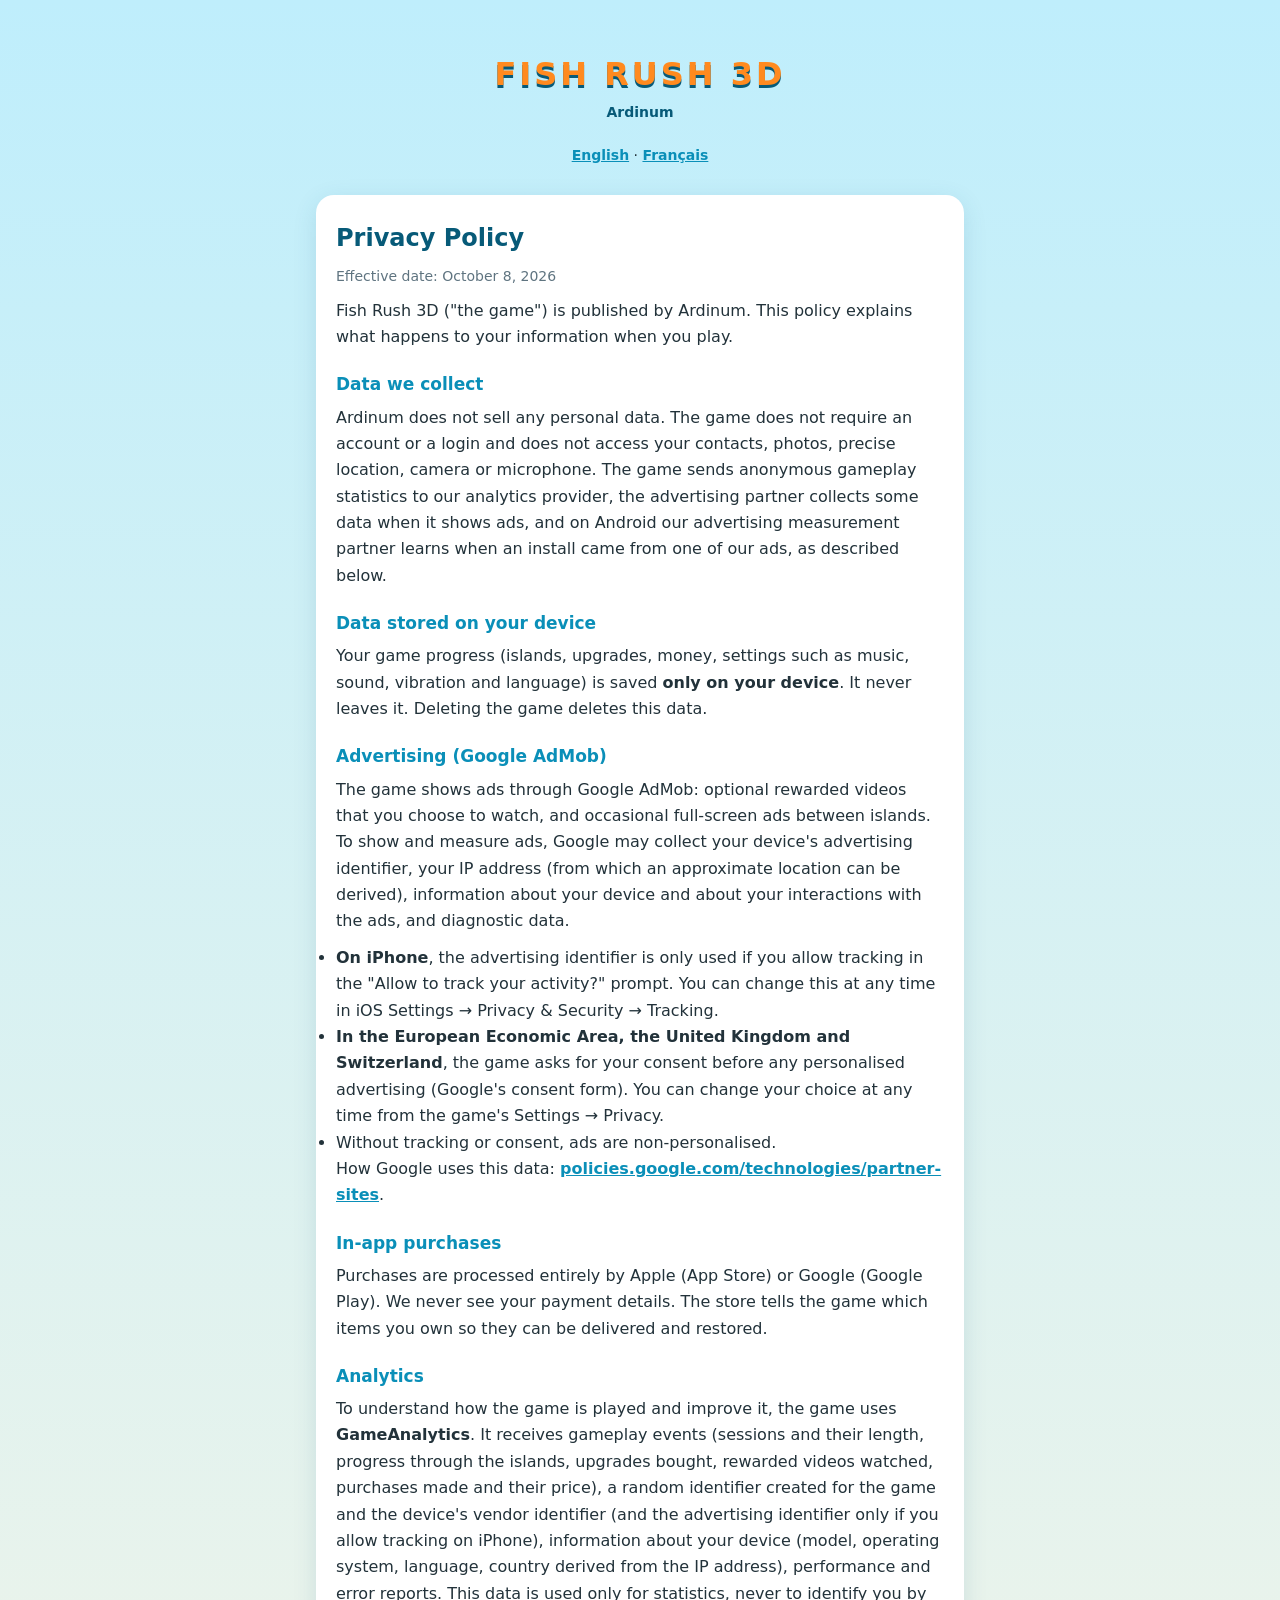
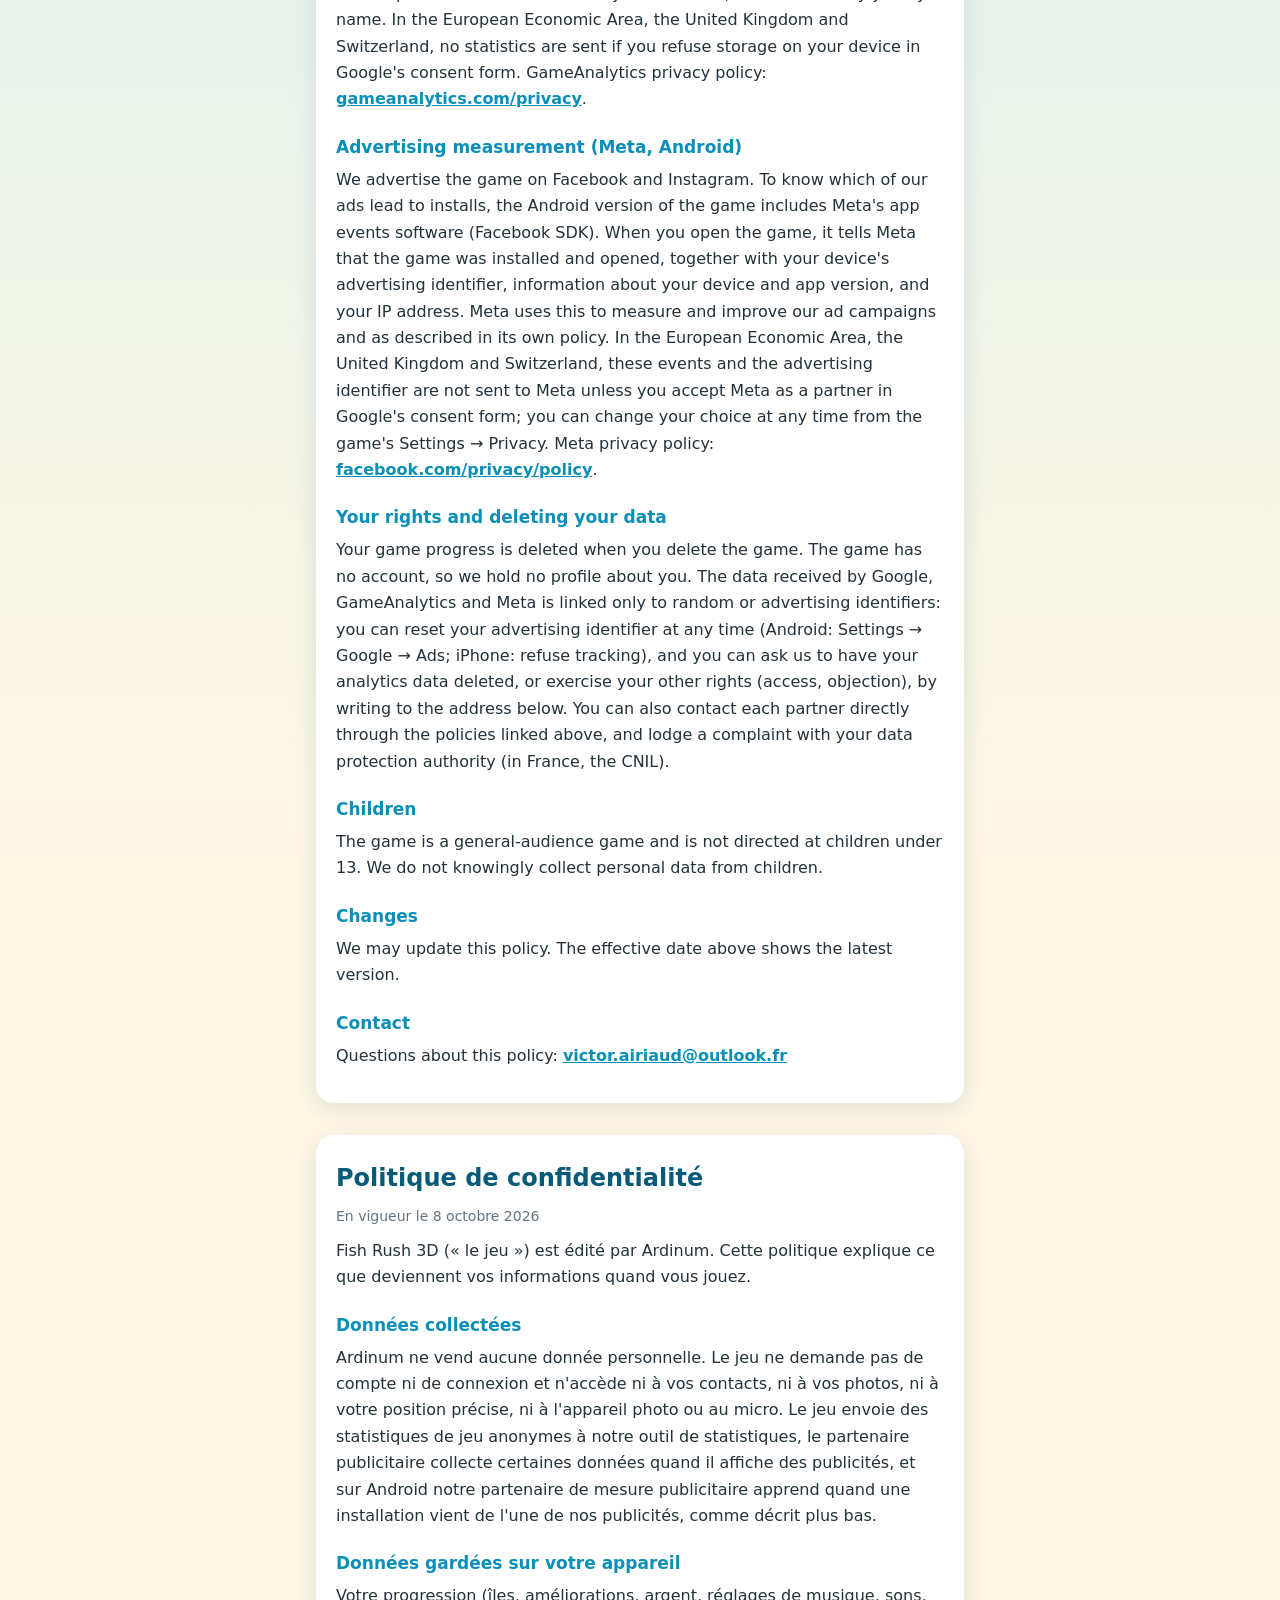
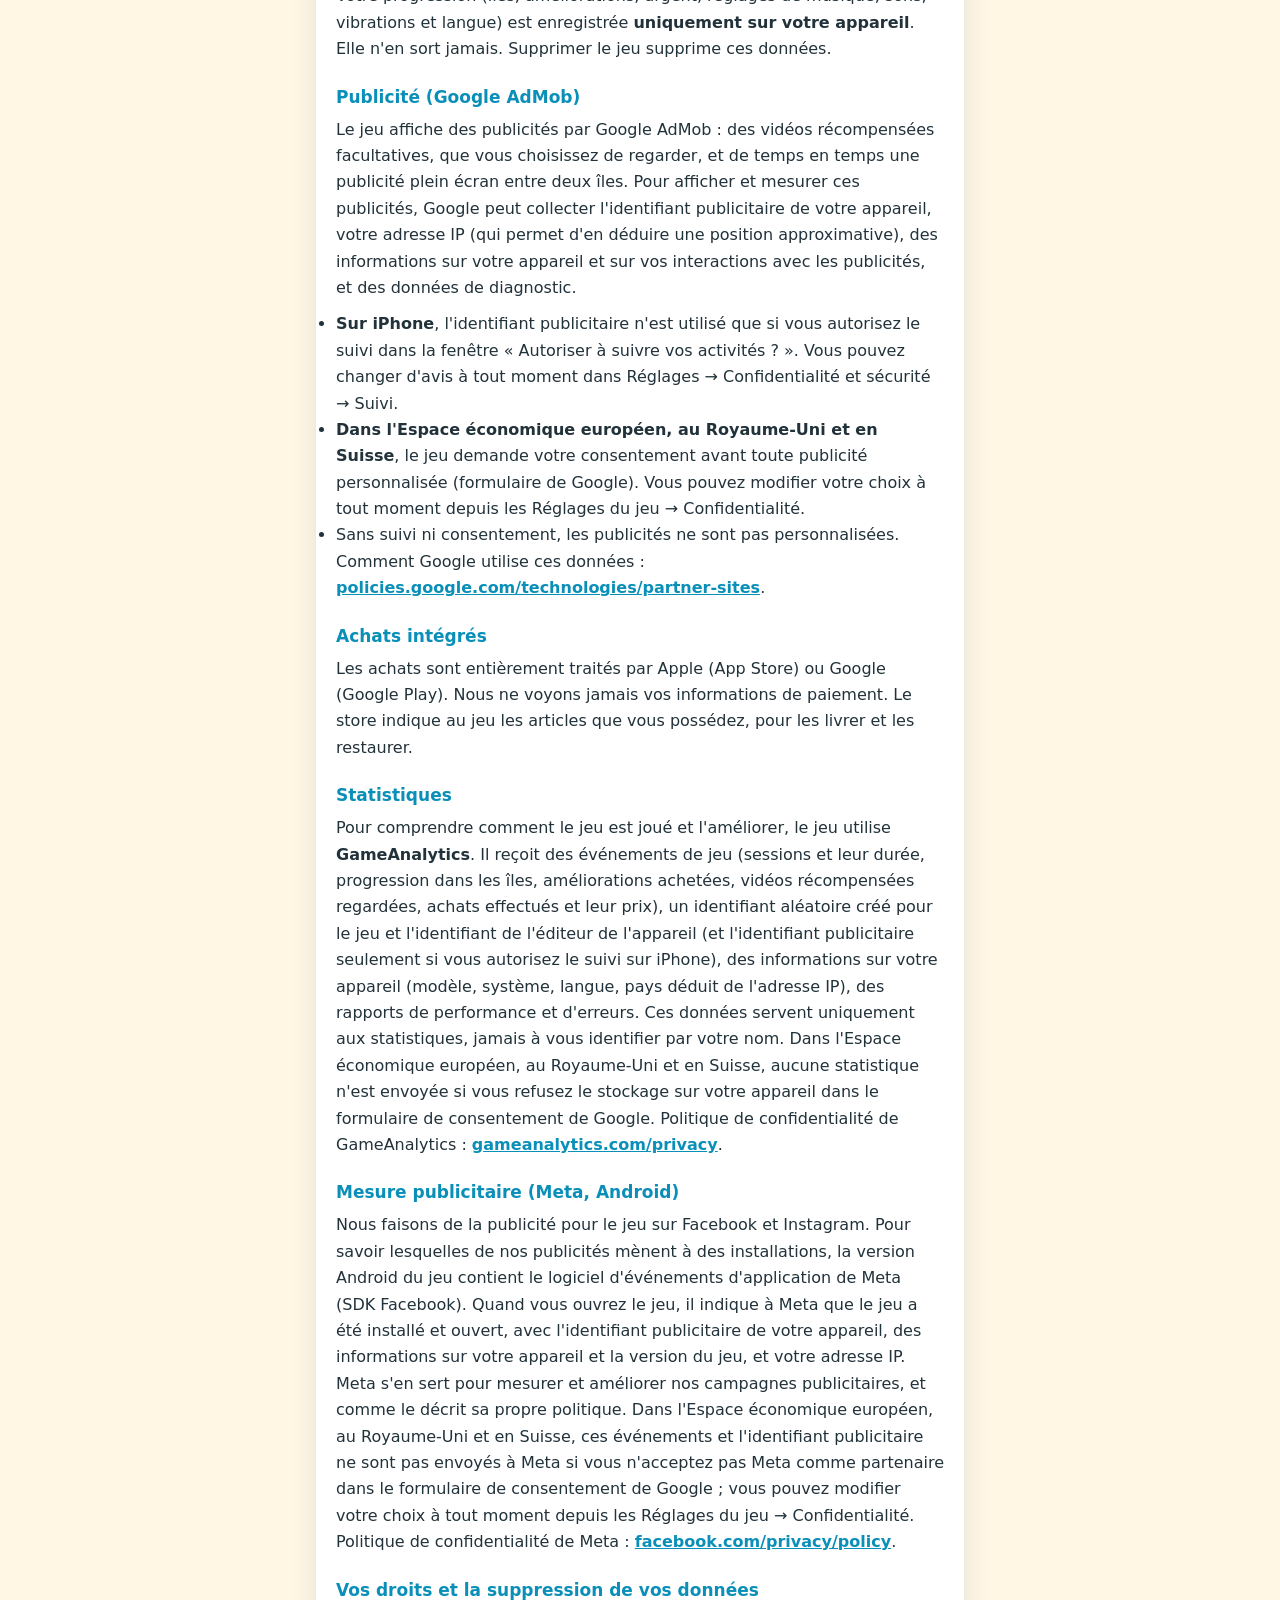
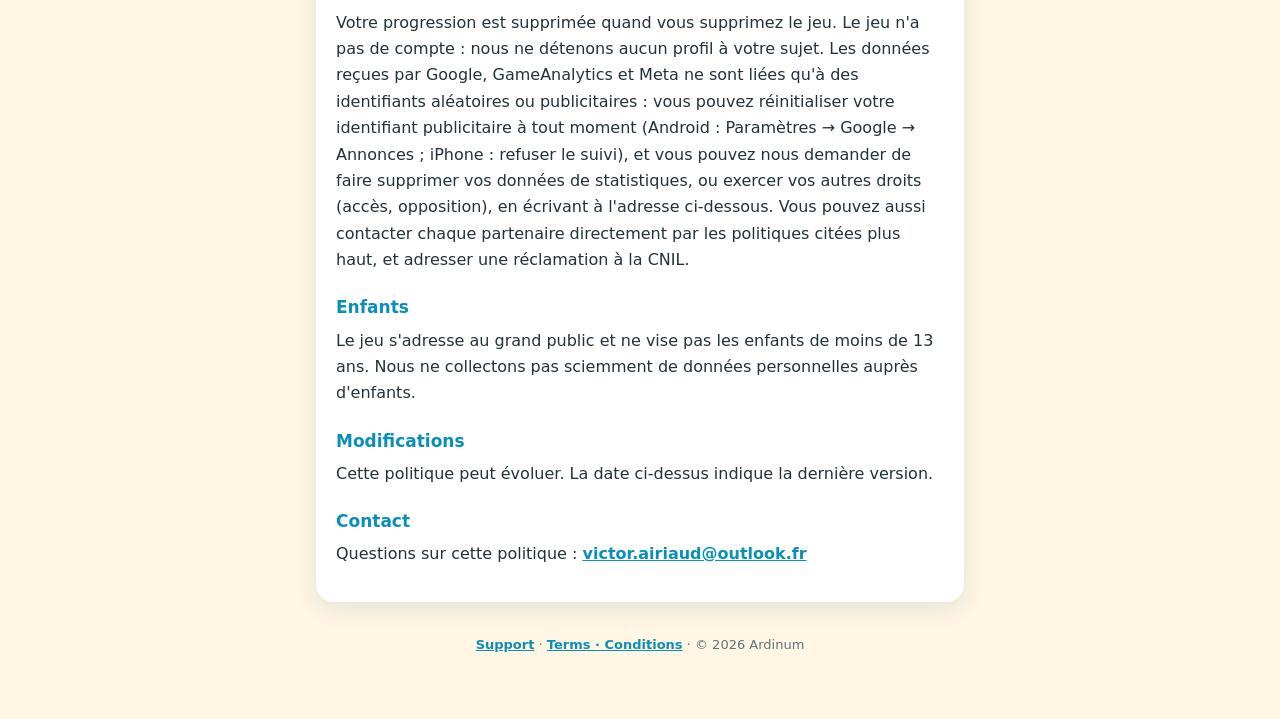
==== commit b4a77d72: "Privacy: Meta advertising measurement (Android), rights and data deletion" ====
--- a/privacy.html
+++ b/privacy.html
@@ -1,94 +1,106 @@
-<!DOCTYPE html>
-<html lang="en">
-<head>
-<meta charset="UTF-8">
-<meta name="viewport" content="width=device-width, initial-scale=1.0">
-<title>Fish Rush 3D — Privacy Policy</title>
-<link rel="stylesheet" href="style.css">
-</head>
-<body>
-<main class="container">
-  <header class="logo">
-    <h1>FISH RUSH 3D</h1>
-    <p class="sub">Ardinum</p>
-  </header>
-  <nav class="lang"><a href="#en">English</a> · <a href="#fr">Français</a></nav>
-
-  <section id="en">
-    <h2>Privacy Policy</h2>
-    <p class="date">Effective date: October 7, 2026</p>
-    <p>Fish Rush 3D ("the game") is published by Ardinum. This policy explains what happens to your information when you play.</p>
-
-    <h3>Data we collect</h3>
-    <p>Ardinum does not sell any personal data. The game does not require an account or a login and does not access your contacts, photos, precise location, camera or microphone. The game sends anonymous gameplay statistics to our analytics provider, and the advertising partner collects some data when it shows ads, as described below.</p>
-
-    <h3>Data stored on your device</h3>
-    <p>Your game progress (islands, upgrades, money, settings such as music, sound, vibration and language) is saved <strong>only on your device</strong>. It never leaves it. Deleting the game deletes this data.</p>
-
-    <h3>Advertising (Google AdMob)</h3>
-    <p>The game shows ads through Google AdMob: optional rewarded videos that you choose to watch, and occasional full-screen ads between islands. To show and measure ads, Google may collect your device's advertising identifier, your IP address (from which an approximate location can be derived), information about your device and about your interactions with the ads, and diagnostic data.</p>
-    <ul>
-      <li><strong>On iPhone</strong>, the advertising identifier is only used if you allow tracking in the "Allow to track your activity?" prompt. You can change this at any time in iOS Settings → Privacy &amp; Security → Tracking.</li>
-      <li><strong>In the European Economic Area, the United Kingdom and Switzerland</strong>, the game asks for your consent before any personalised advertising (Google's consent form). You can change your choice at any time from the game's Settings → Privacy.</li>
-      <li>Without tracking or consent, ads are non-personalised.</li>
-    </ul>
-    <p>How Google uses this data: <a href="https://policies.google.com/technologies/partner-sites">policies.google.com/technologies/partner-sites</a>.</p>
-
-    <h3>In-app purchases</h3>
-    <p>Purchases are processed entirely by Apple (App Store) or Google (Google Play). We never see your payment details. The store tells the game which items you own so they can be delivered and restored.</p>
-
-    <h3>Analytics</h3>
-    <p>To understand how the game is played and improve it, the game uses <strong>GameAnalytics</strong>. It receives gameplay events (sessions and their length, progress through the islands, upgrades bought, rewarded videos watched, purchases made and their price), a random identifier created for the game and the device's vendor identifier (and the advertising identifier only if you allow tracking on iPhone), information about your device (model, operating system, language, country derived from the IP address), performance and error reports. This data is used only for statistics, never to identify you by name. In the European Economic Area, the United Kingdom and Switzerland, no statistics are sent if you refuse storage on your device in Google's consent form. GameAnalytics privacy policy: <a href="https://gameanalytics.com/privacy">gameanalytics.com/privacy</a>.</p>
-
-    <h3>Children</h3>
-    <p>The game is a general-audience game and is not directed at children under 13. We do not knowingly collect personal data from children.</p>
-
-    <h3>Changes</h3>
-    <p>We may update this policy. The effective date above shows the latest version.</p>
-
-    <h3>Contact</h3>
-    <p>Questions about this policy: <a href="mailto:victor.airiaud@outlook.fr">victor.airiaud@outlook.fr</a></p>
-  </section>
-
-  <hr>
-
-  <section id="fr" lang="fr">
-    <h2>Politique de confidentialité</h2>
-    <p class="date">En vigueur le 7 octobre 2026</p>
-    <p>Fish Rush 3D (« le jeu ») est édité par Ardinum. Cette politique explique ce que deviennent vos informations quand vous jouez.</p>
-
-    <h3>Données collectées</h3>
-    <p>Ardinum ne vend aucune donnée personnelle. Le jeu ne demande pas de compte ni de connexion et n'accède ni à vos contacts, ni à vos photos, ni à votre position précise, ni à l'appareil photo ou au micro. Le jeu envoie des statistiques de jeu anonymes à notre outil de statistiques, et le partenaire publicitaire collecte certaines données quand il affiche des publicités, comme décrit plus bas.</p>
-
-    <h3>Données gardées sur votre appareil</h3>
-    <p>Votre progression (îles, améliorations, argent, réglages de musique, sons, vibrations et langue) est enregistrée <strong>uniquement sur votre appareil</strong>. Elle n'en sort jamais. Supprimer le jeu supprime ces données.</p>
-
-    <h3>Publicité (Google AdMob)</h3>
-    <p>Le jeu affiche des publicités par Google AdMob : des vidéos récompensées facultatives, que vous choisissez de regarder, et de temps en temps une publicité plein écran entre deux îles. Pour afficher et mesurer ces publicités, Google peut collecter l'identifiant publicitaire de votre appareil, votre adresse IP (qui permet d'en déduire une position approximative), des informations sur votre appareil et sur vos interactions avec les publicités, et des données de diagnostic.</p>
-    <ul>
-      <li><strong>Sur iPhone</strong>, l'identifiant publicitaire n'est utilisé que si vous autorisez le suivi dans la fenêtre « Autoriser à suivre vos activités ? ». Vous pouvez changer d'avis à tout moment dans Réglages → Confidentialité et sécurité → Suivi.</li>
-      <li><strong>Dans l'Espace économique européen, au Royaume-Uni et en Suisse</strong>, le jeu demande votre consentement avant toute publicité personnalisée (formulaire de Google). Vous pouvez modifier votre choix à tout moment depuis les Réglages du jeu → Confidentialité.</li>
-      <li>Sans suivi ni consentement, les publicités ne sont pas personnalisées.</li>
-    </ul>
-    <p>Comment Google utilise ces données : <a href="https://policies.google.com/technologies/partner-sites?hl=fr">policies.google.com/technologies/partner-sites</a>.</p>
-
-    <h3>Achats intégrés</h3>
-    <p>Les achats sont entièrement traités par Apple (App Store) ou Google (Google Play). Nous ne voyons jamais vos informations de paiement. Le store indique au jeu les articles que vous possédez, pour les livrer et les restaurer.</p>
-
-    <h3>Statistiques</h3>
-    <p>Pour comprendre comment le jeu est joué et l'améliorer, le jeu utilise <strong>GameAnalytics</strong>. Il reçoit des événements de jeu (sessions et leur durée, progression dans les îles, améliorations achetées, vidéos récompensées regardées, achats effectués et leur prix), un identifiant aléatoire créé pour le jeu et l'identifiant de l'éditeur de l'appareil (et l'identifiant publicitaire seulement si vous autorisez le suivi sur iPhone), des informations sur votre appareil (modèle, système, langue, pays déduit de l'adresse IP), des rapports de performance et d'erreurs. Ces données servent uniquement aux statistiques, jamais à vous identifier par votre nom. Dans l'Espace économique européen, au Royaume-Uni et en Suisse, aucune statistique n'est envoyée si vous refusez le stockage sur votre appareil dans le formulaire de consentement de Google. Politique de confidentialité de GameAnalytics : <a href="https://gameanalytics.com/privacy">gameanalytics.com/privacy</a>.</p>
-
-    <h3>Enfants</h3>
-    <p>Le jeu s'adresse au grand public et ne vise pas les enfants de moins de 13 ans. Nous ne collectons pas sciemment de données personnelles auprès d'enfants.</p>
-
-    <h3>Modifications</h3>
-    <p>Cette politique peut évoluer. La date ci-dessus indique la dernière version.</p>
-
-    <h3>Contact</h3>
-    <p>Questions sur cette politique : <a href="mailto:victor.airiaud@outlook.fr">victor.airiaud@outlook.fr</a></p>
-  </section>
-
-  <footer><a href="index.html">Support</a> · © 2026 Ardinum</footer>
-</main>
-</body>
-</html>
+<!DOCTYPE html>
+<html lang="en">
+<head>
+<meta charset="UTF-8">
+<meta name="viewport" content="width=device-width, initial-scale=1.0">
+<title>Fish Rush 3D — Privacy Policy</title>
+<link rel="stylesheet" href="style.css">
+</head>
+<body>
+<main class="container">
+  <header class="logo">
+    <h1>FISH RUSH 3D</h1>
+    <p class="sub">Ardinum</p>
+  </header>
+  <nav class="lang"><a href="#en">English</a> · <a href="#fr">Français</a></nav>
+
+  <section id="en">
+    <h2>Privacy Policy</h2>
+    <p class="date">Effective date: October 8, 2026</p>
+    <p>Fish Rush 3D ("the game") is published by Ardinum. This policy explains what happens to your information when you play.</p>
+
+    <h3>Data we collect</h3>
+    <p>Ardinum does not sell any personal data. The game does not require an account or a login and does not access your contacts, photos, precise location, camera or microphone. The game sends anonymous gameplay statistics to our analytics provider, the advertising partner collects some data when it shows ads, and on Android our advertising measurement partner learns when an install came from one of our ads, as described below.</p>
+
+    <h3>Data stored on your device</h3>
+    <p>Your game progress (islands, upgrades, money, settings such as music, sound, vibration and language) is saved <strong>only on your device</strong>. It never leaves it. Deleting the game deletes this data.</p>
+
+    <h3>Advertising (Google AdMob)</h3>
+    <p>The game shows ads through Google AdMob: optional rewarded videos that you choose to watch, and occasional full-screen ads between islands. To show and measure ads, Google may collect your device's advertising identifier, your IP address (from which an approximate location can be derived), information about your device and about your interactions with the ads, and diagnostic data.</p>
+    <ul>
+      <li><strong>On iPhone</strong>, the advertising identifier is only used if you allow tracking in the "Allow to track your activity?" prompt. You can change this at any time in iOS Settings → Privacy &amp; Security → Tracking.</li>
+      <li><strong>In the European Economic Area, the United Kingdom and Switzerland</strong>, the game asks for your consent before any personalised advertising (Google's consent form). You can change your choice at any time from the game's Settings → Privacy.</li>
+      <li>Without tracking or consent, ads are non-personalised.</li>
+    </ul>
+    <p>How Google uses this data: <a href="https://policies.google.com/technologies/partner-sites">policies.google.com/technologies/partner-sites</a>.</p>
+
+    <h3>In-app purchases</h3>
+    <p>Purchases are processed entirely by Apple (App Store) or Google (Google Play). We never see your payment details. The store tells the game which items you own so they can be delivered and restored.</p>
+
+    <h3>Analytics</h3>
+    <p>To understand how the game is played and improve it, the game uses <strong>GameAnalytics</strong>. It receives gameplay events (sessions and their length, progress through the islands, upgrades bought, rewarded videos watched, purchases made and their price), a random identifier created for the game and the device's vendor identifier (and the advertising identifier only if you allow tracking on iPhone), information about your device (model, operating system, language, country derived from the IP address), performance and error reports. This data is used only for statistics, never to identify you by name. In the European Economic Area, the United Kingdom and Switzerland, no statistics are sent if you refuse storage on your device in Google's consent form. GameAnalytics privacy policy: <a href="https://gameanalytics.com/privacy">gameanalytics.com/privacy</a>.</p>
+
+    <h3>Advertising measurement (Meta, Android)</h3>
+    <p>We advertise the game on Facebook and Instagram. To know which of our ads lead to installs, the Android version of the game includes Meta's app events software (Facebook SDK). When you open the game, it tells Meta that the game was installed and opened, together with your device's advertising identifier, information about your device and app version, and your IP address. Meta uses this to measure and improve our ad campaigns and as described in its own policy. In the European Economic Area, the United Kingdom and Switzerland, these events and the advertising identifier are not sent to Meta unless you accept Meta as a partner in Google's consent form; you can change your choice at any time from the game's Settings → Privacy. Meta privacy policy: <a href="https://www.facebook.com/privacy/policy/">facebook.com/privacy/policy</a>.</p>
+
+    <h3 id="delete-en">Your rights and deleting your data</h3>
+    <p>Your game progress is deleted when you delete the game. The game has no account, so we hold no profile about you. The data received by Google, GameAnalytics and Meta is linked only to random or advertising identifiers: you can reset your advertising identifier at any time (Android: Settings → Google → Ads; iPhone: refuse tracking), and you can ask us to have your analytics data deleted, or exercise your other rights (access, objection), by writing to the address below. You can also contact each partner directly through the policies linked above, and lodge a complaint with your data protection authority (in France, the CNIL).</p>
+
+    <h3>Children</h3>
+    <p>The game is a general-audience game and is not directed at children under 13. We do not knowingly collect personal data from children.</p>
+
+    <h3>Changes</h3>
+    <p>We may update this policy. The effective date above shows the latest version.</p>
+
+    <h3>Contact</h3>
+    <p>Questions about this policy: <a href="mailto:victor.airiaud@outlook.fr">victor.airiaud@outlook.fr</a></p>
+  </section>
+
+  <hr>
+
+  <section id="fr" lang="fr">
+    <h2>Politique de confidentialité</h2>
+    <p class="date">En vigueur le 8 octobre 2026</p>
+    <p>Fish Rush 3D (« le jeu ») est édité par Ardinum. Cette politique explique ce que deviennent vos informations quand vous jouez.</p>
+
+    <h3>Données collectées</h3>
+    <p>Ardinum ne vend aucune donnée personnelle. Le jeu ne demande pas de compte ni de connexion et n'accède ni à vos contacts, ni à vos photos, ni à votre position précise, ni à l'appareil photo ou au micro. Le jeu envoie des statistiques de jeu anonymes à notre outil de statistiques, le partenaire publicitaire collecte certaines données quand il affiche des publicités, et sur Android notre partenaire de mesure publicitaire apprend quand une installation vient de l'une de nos publicités, comme décrit plus bas.</p>
+
+    <h3>Données gardées sur votre appareil</h3>
+    <p>Votre progression (îles, améliorations, argent, réglages de musique, sons, vibrations et langue) est enregistrée <strong>uniquement sur votre appareil</strong>. Elle n'en sort jamais. Supprimer le jeu supprime ces données.</p>
+
+    <h3>Publicité (Google AdMob)</h3>
+    <p>Le jeu affiche des publicités par Google AdMob : des vidéos récompensées facultatives, que vous choisissez de regarder, et de temps en temps une publicité plein écran entre deux îles. Pour afficher et mesurer ces publicités, Google peut collecter l'identifiant publicitaire de votre appareil, votre adresse IP (qui permet d'en déduire une position approximative), des informations sur votre appareil et sur vos interactions avec les publicités, et des données de diagnostic.</p>
+    <ul>
+      <li><strong>Sur iPhone</strong>, l'identifiant publicitaire n'est utilisé que si vous autorisez le suivi dans la fenêtre « Autoriser à suivre vos activités ? ». Vous pouvez changer d'avis à tout moment dans Réglages → Confidentialité et sécurité → Suivi.</li>
+      <li><strong>Dans l'Espace économique européen, au Royaume-Uni et en Suisse</strong>, le jeu demande votre consentement avant toute publicité personnalisée (formulaire de Google). Vous pouvez modifier votre choix à tout moment depuis les Réglages du jeu → Confidentialité.</li>
+      <li>Sans suivi ni consentement, les publicités ne sont pas personnalisées.</li>
+    </ul>
+    <p>Comment Google utilise ces données : <a href="https://policies.google.com/technologies/partner-sites?hl=fr">policies.google.com/technologies/partner-sites</a>.</p>
+
+    <h3>Achats intégrés</h3>
+    <p>Les achats sont entièrement traités par Apple (App Store) ou Google (Google Play). Nous ne voyons jamais vos informations de paiement. Le store indique au jeu les articles que vous possédez, pour les livrer et les restaurer.</p>
+
+    <h3>Statistiques</h3>
+    <p>Pour comprendre comment le jeu est joué et l'améliorer, le jeu utilise <strong>GameAnalytics</strong>. Il reçoit des événements de jeu (sessions et leur durée, progression dans les îles, améliorations achetées, vidéos récompensées regardées, achats effectués et leur prix), un identifiant aléatoire créé pour le jeu et l'identifiant de l'éditeur de l'appareil (et l'identifiant publicitaire seulement si vous autorisez le suivi sur iPhone), des informations sur votre appareil (modèle, système, langue, pays déduit de l'adresse IP), des rapports de performance et d'erreurs. Ces données servent uniquement aux statistiques, jamais à vous identifier par votre nom. Dans l'Espace économique européen, au Royaume-Uni et en Suisse, aucune statistique n'est envoyée si vous refusez le stockage sur votre appareil dans le formulaire de consentement de Google. Politique de confidentialité de GameAnalytics : <a href="https://gameanalytics.com/privacy">gameanalytics.com/privacy</a>.</p>
+
+    <h3>Mesure publicitaire (Meta, Android)</h3>
+    <p>Nous faisons de la publicité pour le jeu sur Facebook et Instagram. Pour savoir lesquelles de nos publicités mènent à des installations, la version Android du jeu contient le logiciel d'événements d'application de Meta (SDK Facebook). Quand vous ouvrez le jeu, il indique à Meta que le jeu a été installé et ouvert, avec l'identifiant publicitaire de votre appareil, des informations sur votre appareil et la version du jeu, et votre adresse IP. Meta s'en sert pour mesurer et améliorer nos campagnes publicitaires, et comme le décrit sa propre politique. Dans l'Espace économique européen, au Royaume-Uni et en Suisse, ces événements et l'identifiant publicitaire ne sont pas envoyés à Meta si vous n'acceptez pas Meta comme partenaire dans le formulaire de consentement de Google ; vous pouvez modifier votre choix à tout moment depuis les Réglages du jeu → Confidentialité. Politique de confidentialité de Meta : <a href="https://www.facebook.com/privacy/policy/">facebook.com/privacy/policy</a>.</p>
+
+    <h3 id="delete-fr">Vos droits et la suppression de vos données</h3>
+    <p>Votre progression est supprimée quand vous supprimez le jeu. Le jeu n'a pas de compte : nous ne détenons aucun profil à votre sujet. Les données reçues par Google, GameAnalytics et Meta ne sont liées qu'à des identifiants aléatoires ou publicitaires : vous pouvez réinitialiser votre identifiant publicitaire à tout moment (Android : Paramètres → Google → Annonces ; iPhone : refuser le suivi), et vous pouvez nous demander de faire supprimer vos données de statistiques, ou exercer vos autres droits (accès, opposition), en écrivant à l'adresse ci-dessous. Vous pouvez aussi contacter chaque partenaire directement par les politiques citées plus haut, et adresser une réclamation à la CNIL.</p>
+
+    <h3>Enfants</h3>
+    <p>Le jeu s'adresse au grand public et ne vise pas les enfants de moins de 13 ans. Nous ne collectons pas sciemment de données personnelles auprès d'enfants.</p>
+
+    <h3>Modifications</h3>
+    <p>Cette politique peut évoluer. La date ci-dessus indique la dernière version.</p>
+
+    <h3>Contact</h3>
+    <p>Questions sur cette politique : <a href="mailto:victor.airiaud@outlook.fr">victor.airiaud@outlook.fr</a></p>
+  </section>
+
+  <footer><a href="index.html">Support</a> · <a href="terms.html">Terms · Conditions</a> · © 2026 Ardinum</footer>
+</main>
+</body>
+</html>
